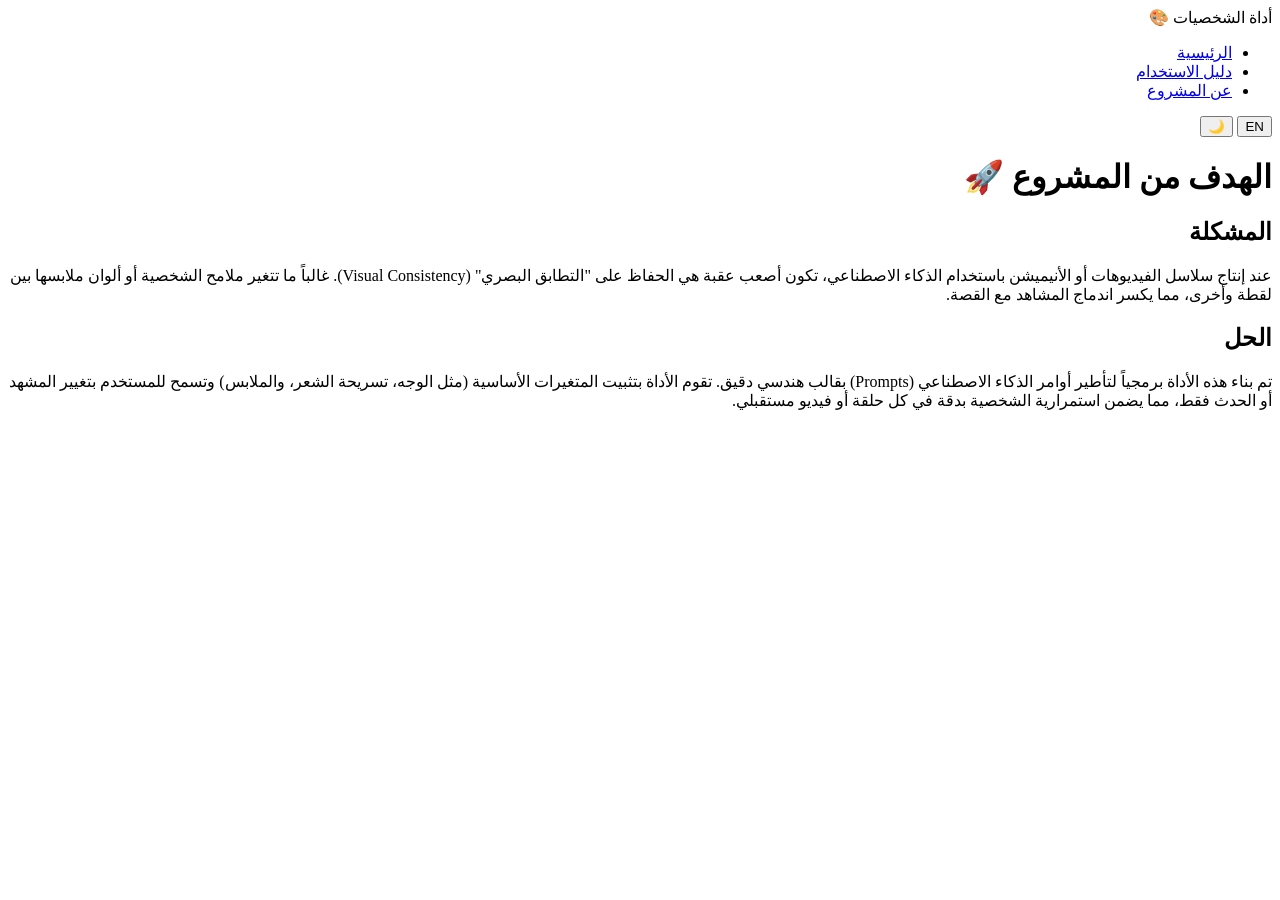
==== about.html @ af7b8632 "Initial commit: Upload CharPrompt AI project files Uploaded core front-end files (HTML, CSS, JS) and" ====
<!DOCTYPE html>
<html lang="ar" dir="rtl" data-theme="light">
<head>
    <meta charset="UTF-8">
    <meta name="viewport" content="width=device-width, initial-scale=1.0">
    <title>عن المشروع | About</title>
    <link rel="stylesheet" href="../مجلد جديد/style.css">
</head>
<body>
    <nav class="navbar">
        <div class="logo" data-ar="أداة الشخصيات 🎨" data-en="CharTool 🎨">أداة الشخصيات 🎨</div>
        
        <ul class="nav-links">
            <li><a href="../مجلد جديد/index.html" target="_blank" data-ar="الرئيسية" data-en="Home">الرئيسية</a></li>
            
            <li><a href="../مجلد جديد/tutorial.html" target="_blank" data-ar="دليل الاستخدام" data-en="Tutorial">دليل الاستخدام</a></li>
            
            <li><a href="../مجلد جديد/about.html" class="active" data-ar="عن المشروع" data-en="About">عن المشروع</a></li>
        </ul>

        <div class="nav-controls">
            <button id="langToggle" class="control-btn">EN</button>
            <button id="themeToggle" class="control-btn">🌙</button>
        </div>
    </nav>

    <div class="container page-content fade-in-up">
        <h1 data-ar="الهدف من المشروع 🚀" data-en="Project Goal 🚀">الهدف من المشروع 🚀</h1>
        
        <div class="card">
            <h2 data-ar="المشكلة" data-en="The Problem">المشكلة</h2>
            <p data-ar="عند إنتاج سلاسل الفيديوهات أو الأنيميشن باستخدام الذكاء الاصطناعي، تكون أصعب عقبة هي الحفاظ على التطابق البصري. غالباً ما تتغير ملامح الشخصية أو ألوان ملابسها بين لقطة وأخرى، مما يكسر اندماج المشاهد مع القصة." data-en="When producing video series or animation using AI, the hardest obstacle is maintaining visual consistency. Character features or clothing colors often change between shots, breaking the viewer's immersion.">
                عند إنتاج سلاسل الفيديوهات أو الأنيميشن باستخدام الذكاء الاصطناعي، تكون أصعب عقبة هي الحفاظ على "التطابق البصري" (Visual Consistency). غالباً ما تتغير ملامح الشخصية أو ألوان ملابسها بين لقطة وأخرى، مما يكسر اندماج المشاهد مع القصة.
            </p>
        </div>

        <div class="card">
            <h2 data-ar="الحل" data-en="The Solution">الحل</h2>
            <p data-ar="تم بناء هذه الأداة برمجياً لتأطير أوامر الذكاء الاصطناعي بقالب هندسي دقيق. تقوم الأداة بتثبيت المتغيرات الأساسية وتسمح للمستخدم بتغيير المشهد أو الحدث فقط، مما يضمن استمرارية الشخصية بدقة في كل حلقة مستقبلياً." data-en="This tool was built to frame AI prompts in a precise engineering template. It fixes core variables and allows changing only the scene, ensuring character consistency in every future episode.">
                تم بناء هذه الأداة برمجياً لتأطير أوامر الذكاء الاصطناعي (Prompts) بقالب هندسي دقيق. تقوم الأداة بتثبيت المتغيرات الأساسية (مثل الوجه، تسريحة الشعر، والملابس) وتسمح للمستخدم بتغيير المشهد أو الحدث فقط، مما يضمن استمرارية الشخصية بدقة في كل حلقة أو فيديو مستقبلي.
            </p>
        </div>
    </div>

    <script src="../مجلد جديد/script.js"></script>
</body>
</html>
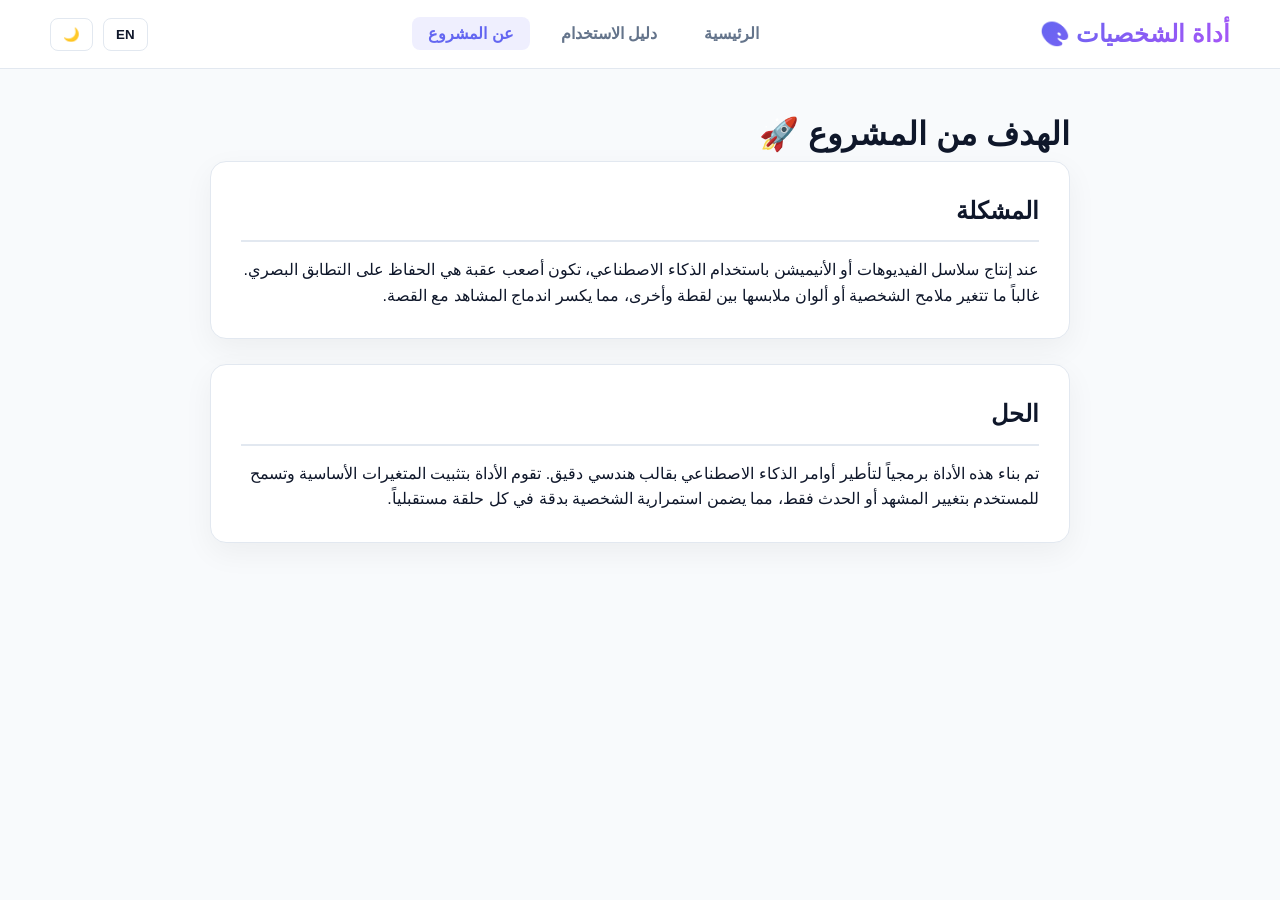
==== commit 6c0e576e: "Update about.html" ====
--- a/about.html
+++ b/about.html
@@ -4,18 +4,18 @@
     <meta charset="UTF-8">
     <meta name="viewport" content="width=device-width, initial-scale=1.0">
     <title>عن المشروع | About</title>
-    <link rel="stylesheet" href="../مجلد جديد/style.css">
+    <link rel="stylesheet" href="./style.css">
 </head>
 <body>
     <nav class="navbar">
         <div class="logo" data-ar="أداة الشخصيات 🎨" data-en="CharTool 🎨">أداة الشخصيات 🎨</div>
         
         <ul class="nav-links">
-            <li><a href="../مجلد جديد/index.html" target="_blank" data-ar="الرئيسية" data-en="Home">الرئيسية</a></li>
+            <li><a href="./index.html" target="_blank" data-ar="الرئيسية" data-en="Home">الرئيسية</a></li>
             
-            <li><a href="../مجلد جديد/tutorial.html" target="_blank" data-ar="دليل الاستخدام" data-en="Tutorial">دليل الاستخدام</a></li>
+            <li><a href="./tutorial.html" target="_blank" data-ar="دليل الاستخدام" data-en="Tutorial">دليل الاستخدام</a></li>
             
-            <li><a href="../مجلد جديد/about.html" class="active" data-ar="عن المشروع" data-en="About">عن المشروع</a></li>
+            <li><a href="./about.html" class="active" data-ar="عن المشروع" data-en="About">عن المشروع</a></li>
         </ul>
 
         <div class="nav-controls">
@@ -42,6 +42,6 @@
         </div>
     </div>
 
-    <script src="../مجلد جديد/script.js"></script>
+    <script src="./script.js"></script>
 </body>
-</html>+</html>
--- a/style.css
+++ b/style.css
@@ -0,0 +1,315 @@
+@import url('https://fonts.googleapis.com/css2?family=Cairo:wght@400;600;800&display=swap');
+
+
+:root {
+   
+    --bg-color: #f8fafc;
+    --card-bg: #ffffff;
+    --text-main: #0f172a;
+    --text-muted: #64748b;
+    --border-color: #e2e8f0;
+    --input-bg: #f1f5f9;
+    
+    
+    --primary-gradient: linear-gradient(135deg, #6366f1 0%, #a855f7 100%);
+    --primary-hover: linear-gradient(135deg, #4f46e5 0%, #9333ea 100%);
+    --accent-color: #6366f1;
+    
+    --transition-smooth: all 0.4s cubic-bezier(0.4, 0, 0.2, 1);
+}
+
+[data-theme="dark"] {
+    /* الوضع الداكن */
+    --bg-color: #0f172a;
+    --card-bg: #1e293b;
+    --text-main: #f8fafc;
+    --text-muted: #94a3b8;
+    --border-color: #334155;
+    --input-bg: #0f172a;
+}
+
+* {
+    margin: 0;
+    padding: 0;
+    box-sizing: border-box;
+}
+
+body {
+    font-family: 'Cairo', sans-serif;
+    background-color: var(--bg-color);
+    color: var(--text-main);
+    transition: background-color 0.4s ease, color 0.4s ease;
+    line-height: 1.6;
+    overflow-x: hidden;
+}
+
+@keyframes fadeInUp {
+    from {
+        opacity: 0;
+        transform: translateY(30px);
+    }
+    to {
+        opacity: 1;
+        transform: translateY(0);
+    }
+}
+
+.fade-in-up {
+    animation: fadeInUp 0.8s cubic-bezier(0.4, 0, 0.2, 1) forwards;
+}
+
+
+.navbar {
+    background-color: var(--card-bg);
+    border-bottom: 1px solid var(--border-color);
+    display: flex;
+    justify-content: space-between;
+    align-items: center;
+    padding: 15px 50px;
+    position: sticky;
+    top: 0;
+    z-index: 100;
+    backdrop-filter: blur(10px); 
+    transition: var(--transition-smooth);
+}
+
+.navbar .logo {
+    font-size: 1.5rem;
+    font-weight: 800;
+    background: var(--primary-gradient);
+    -webkit-background-clip: text;
+    -webkit-text-fill-color: transparent;
+}
+
+.nav-links {
+    list-style: none;
+    display: flex;
+    gap: 15px;
+}
+
+.nav-links a {
+    text-decoration: none;
+    color: var(--text-muted);
+    font-weight: 600;
+    padding: 8px 16px;
+    border-radius: 8px;
+    transition: var(--transition-smooth);
+}
+
+.nav-links a:hover, .nav-links a.active {
+    color: var(--accent-color);
+    background-color: rgba(99, 102, 241, 0.1);
+}
+
+
+.nav-controls {
+    display: flex;
+    gap: 10px;
+}
+
+.control-btn {
+    background: transparent;
+    border: 1px solid var(--border-color);
+    color: var(--text-main);
+    padding: 8px 12px;
+    border-radius: 8px;
+    cursor: pointer;
+    font-weight: 600;
+    font-family: inherit;
+    transition: var(--transition-smooth);
+}
+
+.control-btn:hover {
+    border-color: var(--accent-color);
+    color: var(--accent-color);
+    transform: scale(1.05);
+}
+
+
+.container {
+    max-width: 900px;
+    margin: 40px auto;
+    padding: 0 20px;
+}
+
+header h1 {
+    text-align: center;
+    font-size: 2.5rem;
+    margin-bottom: 10px;
+}
+
+header p {
+    text-align: center;
+    color: var(--text-muted);
+    font-size: 1.2rem;
+    margin-bottom: 40px;
+}
+
+.inputs-section, .result-section {
+    background: var(--card-bg);
+    padding: 35px;
+    border-radius: 16px;
+    box-shadow: 0 10px 30px rgba(0, 0, 0, 0.05);
+    border: 1px solid var(--border-color);
+    transition: var(--transition-smooth);
+    margin-bottom: 25px;
+}
+
+.inputs-section:hover, .result-section:hover {
+    transform: translateY(-5px);
+    box-shadow: 0 20px 40px rgba(0, 0, 0, 0.08);
+}
+
+
+label {
+    display: block;
+    margin-bottom: 8px;
+    font-weight: 600;
+}
+
+input, select, textarea {
+    width: 100%;
+    padding: 14px;
+    border: 2px solid var(--border-color);
+    border-radius: 10px;
+    background-color: var(--input-bg);
+    color: var(--text-main);
+    font-family: inherit;
+    font-size: 1rem;
+    transition: var(--transition-smooth);
+    margin-bottom: 20px;
+}
+
+input:focus, select:focus, textarea:focus {
+    outline: none;
+    border-color: var(--accent-color);
+    box-shadow: 0 0 0 4px rgba(99, 102, 241, 0.15);
+}
+
+textarea {
+    resize: vertical;
+    min-height: 120px;
+}
+
+.primary-btn {
+    width: 100%;
+    padding: 16px;
+    background: var(--primary-gradient);
+    color: white;
+    border: none;
+    border-radius: 10px;
+    font-size: 1.2rem;
+    font-weight: 800;
+    cursor: pointer;
+    transition: var(--transition-smooth);
+}
+
+.primary-btn:hover {
+    background: var(--primary-hover);
+    transform: translateY(-3px);
+    box-shadow: 0 10px 20px rgba(99, 102, 241, 0.3);
+}
+
+.secondary-btn {
+    width: 100%;
+    padding: 12px;
+    background: var(--input-bg);
+    color: var(--text-main);
+    border: 2px solid var(--border-color);
+    border-radius: 10px;
+    cursor: pointer;
+    font-weight: 600;
+    transition: var(--transition-smooth);
+}
+
+.secondary-btn:hover {
+    border-color: var(--accent-color);
+    color: var(--accent-color);
+}
+
+#finalPrompt {
+    background-color: #0f172a;
+    color: #10b981;
+    border-color: #334155;
+    font-family: monospace;
+    direction: ltr; 
+    text-align: left;
+}
+
+/
+.page-content h1 {
+    text-align: center;
+    margin-bottom: 40px;
+    background: var(--primary-gradient);
+    -webkit-background-clip: text;
+    -webkit-text-fill-color: transparent;
+}
+
+.card {
+    background: var(--card-bg);
+    padding: 30px;
+    border-radius: 16px;
+    margin-bottom: 25px;
+    box-shadow: 0 10px 30px rgba(0, 0, 0, 0.05);
+    border: 1px solid var(--border-color);
+    transition: var(--transition-smooth);
+}
+
+.card:hover {
+    transform: translateY(-3px);
+}
+
+.card h2 {
+    margin-bottom: 15px;
+    color: var(--text-main);
+    border-bottom: 2px solid var(--border-color);
+    padding-bottom: 10px;
+}
+
+.steps-list {
+    background: var(--card-bg);
+    padding: 35px 55px;
+    border-radius: 16px;
+    box-shadow: 0 10px 30px rgba(0, 0, 0, 0.05);
+    border: 1px solid var(--border-color);
+    line-height: 1.8;
+}
+
+.steps-list li {
+    margin-bottom: 20px;
+    font-size: 1.1rem;
+}
+
+.steps-list li strong {
+    color: var(--accent-color);
+    display: inline-block;
+    margin-bottom: 5px;
+}
+
+
+@media (max-width: 768px) {
+    .navbar {
+        flex-direction: column;
+        padding: 15px;
+        gap: 15px;
+    }
+    
+    .nav-links {
+        width: 100%;
+        justify-content: center;
+        flex-wrap: wrap;
+    }
+    
+    .nav-controls {
+        width: 100%;
+        justify-content: center;
+    }
+
+    .container {
+        margin: 20px auto;
+    }
+    
+    header h1 {
+        font-size: 2rem;
+    }
+}
